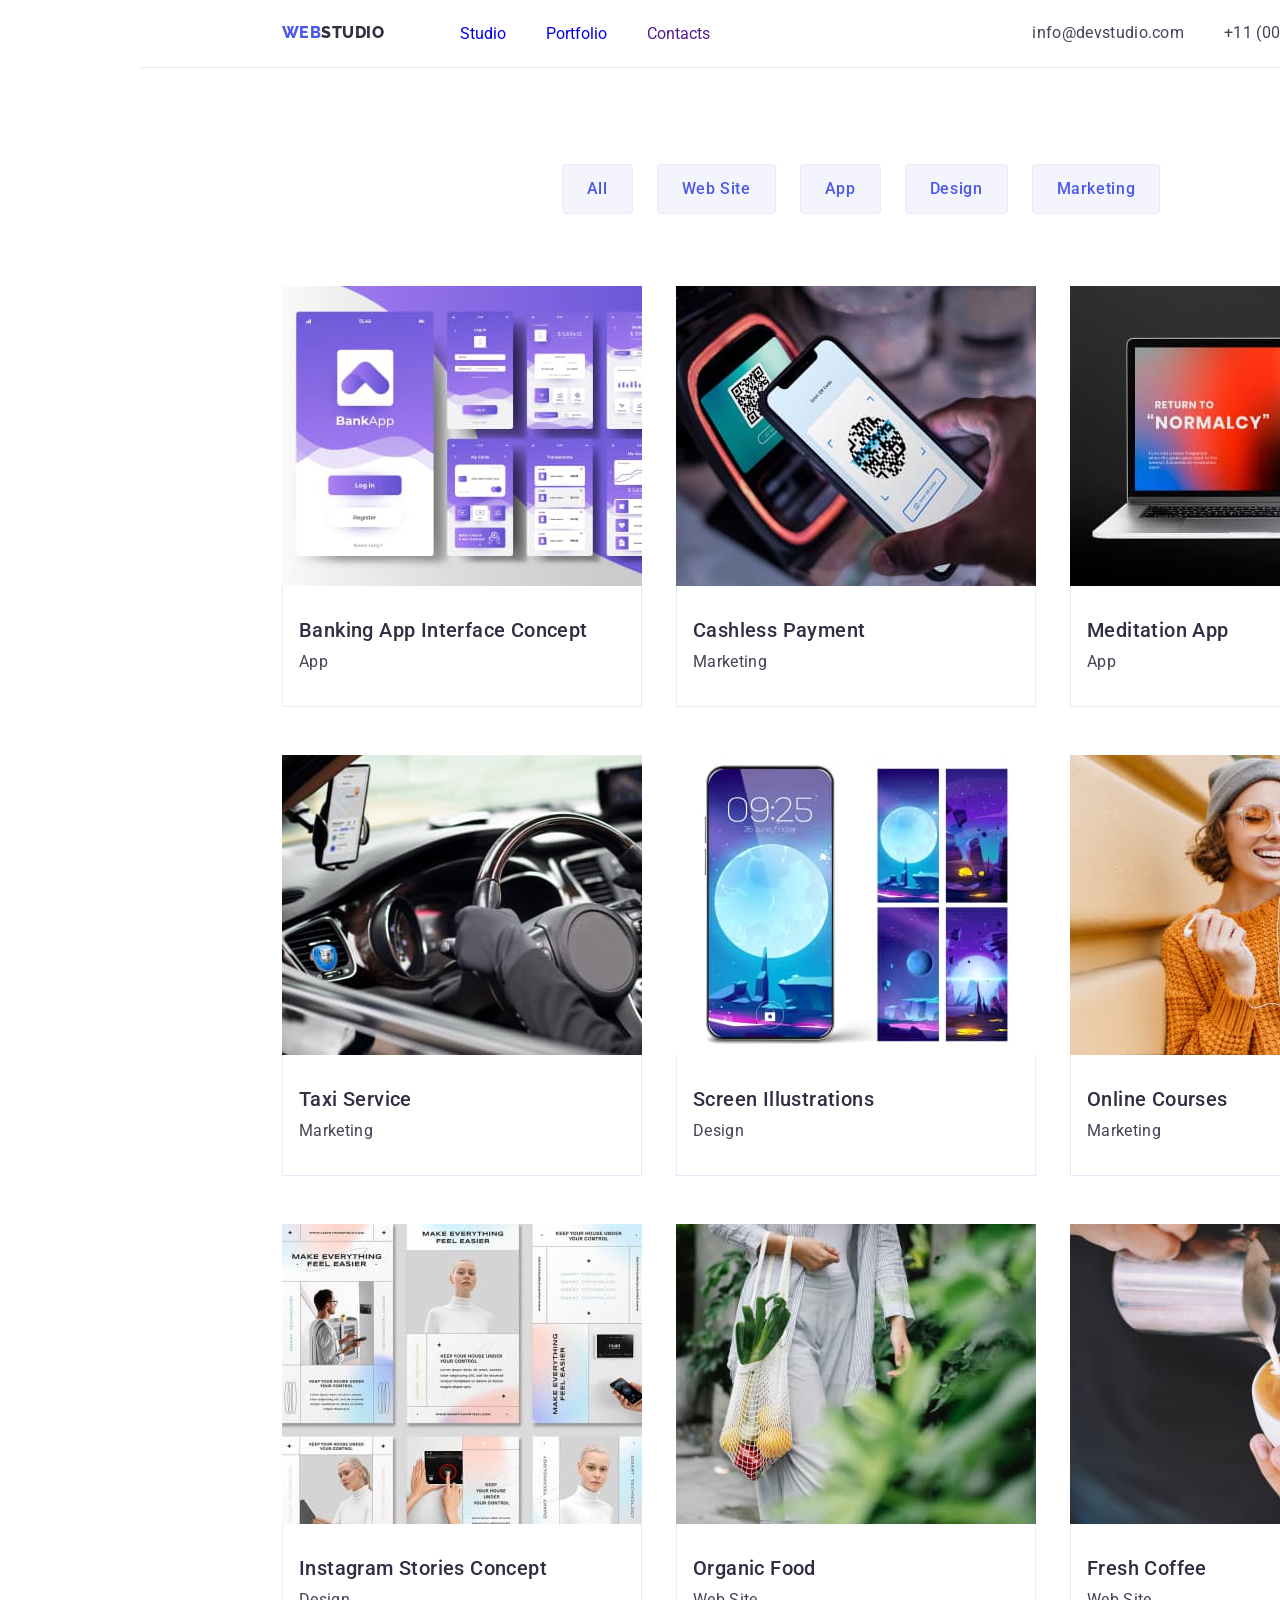
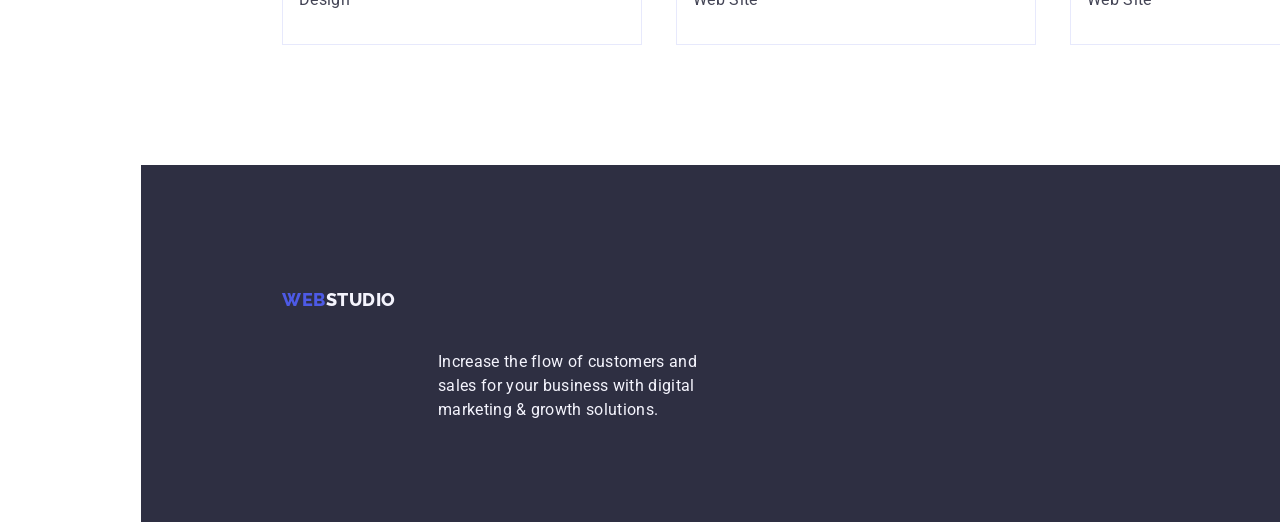
==== portfolio.html @ d1787929 "up" ====
<!DOCTYPE html>
<html lang="en">
  <head>
    <meta charset="UTF-8" />
    <meta name="description" content="WebStudio" />
    <link rel="preconnect" href="https://fonts.googleapis.com" />
    <link rel="preconnect" href="https://fonts.gstatic.com" crossorigin />
    <link
      href="https://fonts.googleapis.com/css2?family=Raleway&amp;family=Roboto&amp;display=swap"
      rel="stylesheet"
    />
    <link rel="stylesheet" href="./css/modern-normalize.min.css" />
    <link rel="stylesheet" href="./css/style.css" />
    <title>WebStudio</title>
  </head>
  <body>
    <div class="container">
      <!-- heder -->
      <header class="header">
        <div class="top-bar container">
          <nav class="navigation">
            <a href="./index.html" class="main-title link-nav link"
              >Web<span class="somain-title">Studio</span></a
            >
            <ul class="list menu-nav">
              <li><a href="./index.html" class="link-nav link">Studio</a></li>
              <li>
                <a href="./portfolio.html" class="link-nav link">Portfolio</a>
              </li>
              <li><a href="" class="link-nav link">Contacts</a></li>
            </ul>
          </nav>
          <address class="teg-addres">
            <ul class="list menu-adress">
              <li>
                <a href="mailto:info@devstudio.com" class="addres-list-item link"
                  >info@devstudio.com</a
                >
              </li>
              <li>
                <a href="tel:+110001111111" class="addres-list-item link">+11 (000) 111-11-11</a>
              </li>
            </ul>
          </address>
        </div>
      </header>

      <!-- Main content -->
      <main>
        <section class="port-first-sec">
          <div class="container">
            <h1 class="visually-hidden">Main</h1>
            <ul class="list list-menu-port">
              <li><button type="button" class="list-button">All</button></li>
              <li><button type="button" class="list-button">Web Site</button></li>
              <li><button type="button" class="list-button">App</button></li>
              <li><button type="button" class="list-button">Design</button></li>
              <li><button type="button" class="list-button">Marketing</button></li>
            </ul>
            <ul class="list list-port-images">
              <li class="item-port-images">
                <a href="" class="link">
                  <img
                    src="./images/img1.jpg"
                    alt="Banking App Interface Concept"
                    width="360"
                    height="300"
                  />
                  <div class="container-items-port">
                    <h2 class="images-title">Banking App Interface Concept</h2>
                    <p class="images-p">App</p>
                  </div>
                </a>
              </li>
              <li class="item-port-images">
                <a href="" class="link">
                  <img src="./images/img2.jpg" alt="Cashless Payment" width="360" height="300" />
                  <div class="container-items-port">
                    <h2 class="images-title">Cashless Payment</h2>
                    <p class="images-p">Marketing</p>
                  </div>
                </a>
              </li>
              <li class="item-port-images">
                <a href="" class="link">
                  <img src="./images/img3.jpg" alt="Meditation App" width="360" height="300" />
                  <div class="container-items-port">
                    <h2 class="images-title">Meditation App</h2>
                    <p class="images-p">App</p>
                  </div>
                </a>
              </li>

              <li class="item-port-images">
                <a href="" class="link">
                  <img src="./images/img4.jpg" alt="Taxi Service" width="360" height="300" />
                  <div class="container-items-port">
                    <h2 class="images-title">Taxi Service</h2>
                    <p class="images-p">Marketing</p>
                  </div>
                </a>
              </li>
              <li class="item-port-images">
                <a href="" class="link">
                  <img
                    src="./images/img5.jpg"
                    alt="Screen Illustrations"
                    width="360"
                    height="300"
                  />
                  <div class="container-items-port">
                    <h2 class="images-title">Screen Illustrations</h2>
                    <p class="images-p">Design</p>
                  </div>
                </a>
              </li>
              <li class="item-port-images">
                <a href="" class="link">
                  <img src="./images/img6.jpg" alt="Online Courses" width="360" height="300" />
                  <div class="container-items-port">
                    <h2 class="images-title">Online Courses</h2>
                    <p class="images-p">Marketing</p>
                  </div>
                </a>
              </li>

              <li class="item-port-images">
                <a href="" class="link">
                  <img
                    src="./images/img7.jpg"
                    alt="Instagram Stories Concept"
                    width="360"
                    height="300"
                  />
                  <div class="container-items-port">
                    <h2 class="images-title">Instagram Stories Concept</h2>
                    <p class="images-p">Design</p>
                  </div>
                </a>
              </li>
              <li class="item-port-images">
                <a href="" class="link">
                  <img src="./images/img8.jpg" alt="Organic Food" width="360" height="300" />
                  <div class="container-items-port">
                    <h2 class="images-title">Organic Food</h2>
                    <p class="images-p">Web Site</p>
                  </div>
                </a>
              </li>
              <li class="item-port-images">
                <a href="" class="link">
                  <img src="./images/img9.jpg" alt="Fresh Coffee" width="360" height="300" />
                  <div class="container-items-port">
                    <h2 class="images-title">Fresh Coffee</h2>
                    <p class="images-p">Web Site</p>
                  </div>
                </a>
              </li>
            </ul>
          </div>
        </section>
      </main>
      <!-- Pidval -->
      <footer class="footer">
        <div class="container">
          <a href="./index.html" class="main-title foot-logo link"
            >Web<span class="somain-title-footer">Studio</span></a
          >
          <p class="p-footer">
            Increase the flow of customers and sales for your business with digital marketing &
            growth solutions.
          </p>
        </div>
      </footer>
    </div>
  </body>
</html>
---- css/style.css ----
h1,
h2,
h3,
h4,
h5,
h6,
p,
ul {
  all: unset;
}
body {
  font-family: "Roboto", sans-serif;
  color: #434455;
  background-color: #ffffff;
  width: 1440px;
}
main {
  width: 1440px;
}
img {
  display: block;
}
footer {
  width: 1440px;
}
:root {
  --logo-color: #4d5ae5;
  --addres-link-color: #434455;
  --list-title-color: #2e2f42;
  --title-color: #f4f4fd;
  --color-body: #434455;
  --logo-color: #4d5ae5;
  --list-title-color: #2e2f42;
  --image-title-color: #2e2f42;
  --p-color: #f4f4fd;
}
/* ХЕДЕР */
.main-title {
  font-family: "Raleway", sans-serif;
  font-weight: 800;
  font-size: 18px;
  line-height: 21px;
  line-height: 1.17;
  letter-spacing: 0.03em;
  text-transform: uppercase;
  color: var(--logo-color);
  margin-right: 76px;
  /* margin-left: 156px; */
  padding: 24px 0;
}
.header {
  width: 1440px;
  border-bottom: 1px solid #e7e9fc;
}
.top-bar {
  display: flex;

  /* padding: 24px 0; */
}
.container {
  width: 1158px;
  margin: 0 auto;
  padding: 0 15px;
}
.navigation {
  display: flex;
  align-items: center;
  white-space: nowrap;
  margin-right: 322px;
}
.menu-nav {
  display: flex;
  gap: 40px;
}
.teg-addres {
  display: flex;
  /* align-items: center; */
  align-items: center;
  justify-content: flex-end;
}
.menu-nav li {
  /* margin-right: 40px; */
}
.menu-nav:last-child {
  margin-right: 0;
}
.menu-nav a {
  padding: 24px 0;
}
.menu-adress {
  display: flex;
  align-items: center;
  /* gap: 40px; */
}
.menu-adress li {
  margin-right: 40px;
}
.menu-adress li:last-child {
  margin-right: 0;
}
.link-nav {
  font-size: 16px;
  padding: 24px 0;
}
.link {
  text-decoration: none;
}
.somain-title {
  color: var(--list-title-color);
}
.list {
  list-style: none;
}
.nav-list-item {
  font-weight: 500;
  font-size: 16px;
  line-height: 24px;
  letter-spacing: 0.02em;
  color: var(--list-title-color);
}
.nav-list-item:hover,
.nav-list-item:focus {
  color: #404bbf;
}
address {
  font-style: normal;
}
.addres-list-item {
  white-space: nowrap;
  font-weight: 400;
  font-size: 16px;
  line-height: 1.5;
  letter-spacing: 0.02em;
  color: var(--addres-link-color);
}
.addres-list-item:hover,
.addres-list-item:focus {
  color: #404bbf;
}
.menu-adress:last-child {
  /* min-width: 151px; */
  /* padding-right: 156px; */
}
/* ПЕРЩА СЕКЦІЯ */
.first-section {
  width: 1440px;
  height: 600px;
  padding: 188px 0 188px;
  background: #2e2f42;
}
.first-section-title {
  display: flex;
  flex-direction: column;
  justify-content: center;
  max-width: 496px;
  text-align: center;
  letter-spacing: 0.02em;
  font-style: normal;
  font-weight: 700;
  font-size: 56px;
  line-height: 1.07;
  color: #ffffff;
  margin: 0 auto;
  letter-spacing: 0.02em;
}
.first-section-title span {
  display: inline-block;
}
.span-title-sec-one {
  display: inline-flex;
}
/* .cont {
  display: inline-block;
  margin: 0 auto;
  text-align: center;
}

.cont h1,
h2,
img {
  white-space: nowrap;
}

.cont h1 span {
  display: block;
}

.cont h1 span:last-child {
  margin-bottom: 46px;
} */
/* .cont li {
  display: flex;
  flex-direction: column;
} */
.span-title-sec-one {
  display: block;
  margin-bottom: 48px;
}

.butt {
  font-family: "Roboto", sans-serif;
  font-style: normal;
  font-weight: 500;
  font-size: 16px;
  line-height: 1.5;
  letter-spacing: 0.04em;
  background-color: #4d5ae5;
  color: #ffffff;
  cursor: pointer;
  display: block;
  min-width: 169px;
  height: 56px;
  border: none;
  background-color: var(--logo-color);
  border-radius: 4px;
  cursor: pointer;
  margin: auto;
}
.button:hover,
.button:focus {
  background-color: #404bbf;
}
.list-title {
  font-weight: 500;
  font-size: 20px;
  line-height: 1.2;
  letter-spacing: 0.02em;
  color: var(--list-title-color);
  margin-bottom: 8px;
}
/* СЕКЦІЯ ДРУГА */
.item-sec-two {
  flex-basis: calc((100% - 72px) / 4);
}
.section-two {
  padding: 120px 0;
}
.list-sec-two {
  display: flex;
  gap: 24px;
}
.second-sec-p {
  font-weight: 400;
  font-size: 16px;
  line-height: 1.5;
  letter-spacing: 0.02em;
  color: var(--addres-link-color);
  min-width: 264px;
  margin-bottom: 8px;
}
.section-thee {
  padding: 120px 0;
}
.visually-hidden {
  position: absolute;
  width: 1px;
  height: 1px;
  margin: -1px;
  border: 0;
  padding: 0;
  white-space: nowrap;
  clip-path: inset(100%);
  clip: rect(0 0 0 0);
  overflow: hidden;
}
.list-title {
  display: flex;
  flex-direction: column;
  align-items: flex-start;
  font-weight: 500;
  padding: 0px;
  gap: 8px;
}
.list-title .header {
  font-weight: 500;
  font-size: 20px;
  line-height: 24px;
  letter-spacing: 0.02em;
  color: #2e2f42;
}

.list-title .body {
  font-weight: 400;
  font-size: 16px;
  line-height: 24px;
  letter-spacing: 0.02em;
  color: #434455;
}
/* СЕКЦІЯ ТРИ */
.title-sec-third {
  font-weight: 700;
  font-size: 36px;
  line-height: 1.11;
  text-align: center;
  letter-spacing: 0.02em;
  text-transform: capitalize;
  color: var(--list-title-color);
  margin-bottom: 72px;
  display: flex;
  flex-direction: column;
  list-style: none;
}
.images-sec-three {
  width: calc((100% - 48px) / 3);
}
.list-sec-three {
  display: flex;
  gap: 24px;
}
/* СЕКЦІЯ ЧОТИРИ */
.four-section {
  background-color: #f4f4fd;
  padding: 120px 0;

  /* display: inline-block; */
}
.title-sec-four {
  font-weight: 700;
  font-size: 36px;
  line-height: 1.11;
  text-align: center;
  letter-spacing: 0.02em;
  text-transform: capitalize;
  color: var(--list-title-color);
  margin-bottom: 72px;
  display: flex;
  flex-direction: column;
  list-style: none;
}
.list-sec-four {
  display: flex;
  gap: 24px;
  background-color: #f4f4fd;
}
.item-sec-four {
  width: calc((100% - 72px) / 4);
  border-radius: 0px 0px 4px 4px;
  display: flex;
  flex-direction: column;

  justify-content: center;
  background-color: #f4f4fd;
  align-items: center;
}
.name-and-profession {
  padding: 32px 16px;
  align-items: center;
  background: #ffffff;
  width: 264px;
  box-sizing: border-box;
}
/* .list-sec-fou {
  display: flex;
  flex-direction: column;
  align-items: flex-start;
  padding: 0px;
} */
.list-members {
  display: flex;
  align-items: center;
  text-align: center;
  flex-direction: row;
  font-weight: 500;
  font-size: 20px;
  line-height: 1.2;
  justify-content: center;
  letter-spacing: 0.02em;
  color: var(--list-title-color);
  margin-bottom: 8px;
}
.our-team-img {
  /* display: flex; */
}
.proffesion-member {
  display: flex;
  justify-content: center;
  font-weight: 400;
  font-size: 16px;
  line-height: 1.5;
  text-align: center;
  letter-spacing: 0.02em;
  color: var(--addres-link-color);
}
/* ФУТЕР */
.footer {
  background-color: var(--list-title-color);
  padding: 100px 0;
}
.foot-logo {
  display: inline-block;
  margin-bottom: 16px;
}
.somain-title-footer {
  color: #f4f4fd;
}

.p-footer {
  display: flex;
  max-width: 264px;
  font-weight: 400;
  font-size: 16px;
  line-height: 1.5;
  letter-spacing: 0.02em;
  color: var(--title-color);
  /* margin-bottom: 16px; */
  padding-left: 156px;
}
/* ПОРТФОЛІО */
.port-first-sec {
  padding: 96px 0 120px 0;
}
.list-menu-port {
  display: flex;
  justify-content: center;
  gap: 24px;
  margin-bottom: 72px;
}
.list-button {
  font-family: "Roboto", sans-serif;
  font-weight: 500;
  font-size: 16px;
  line-height: 1.5;
  letter-spacing: 0.04em;
  color: var(--logo-color);
  background-color: #f4f4fd;
  padding: 12px 24px;
  border: 1px solid #e7e9fc;
  border-radius: 4px;
}
.list-button:hover,
.list-button:focus {
  color: #ffffff;
  background-color: #404bbf;
  cursor: pointer;
  border: 1px solid transparent;
}
.list-port-images {
  display: flex;
  flex-wrap: wrap;
  column-gap: 24px;
  row-gap: 48px;
}
.item-port-images {
  width: calc((100% - 48px) / 3);
}
.container-items-port {
  display: inline-block;
  padding: 32px 16px;
  border: 1px solid #e7e9fc;
  border-top: none;
  width: 360px;
  box-sizing: border-box;
}

.images-title {
  font-weight: 500;
  font-size: 20px;
  line-height: 1.2;
  letter-spacing: 0.02em;
  color: var(--image-title-color);
  gap: 8px;
  margin-bottom: 8px;
}

.images-p {
  display: flex;
  font-weight: 400;
  font-size: 16px;
  line-height: 1.5;
  letter-spacing: 0.02em;
  color: var(--color-body);
  margin-top: 8px;
}
.cont-footer {
  display: flex;
  gap: 24px;
}
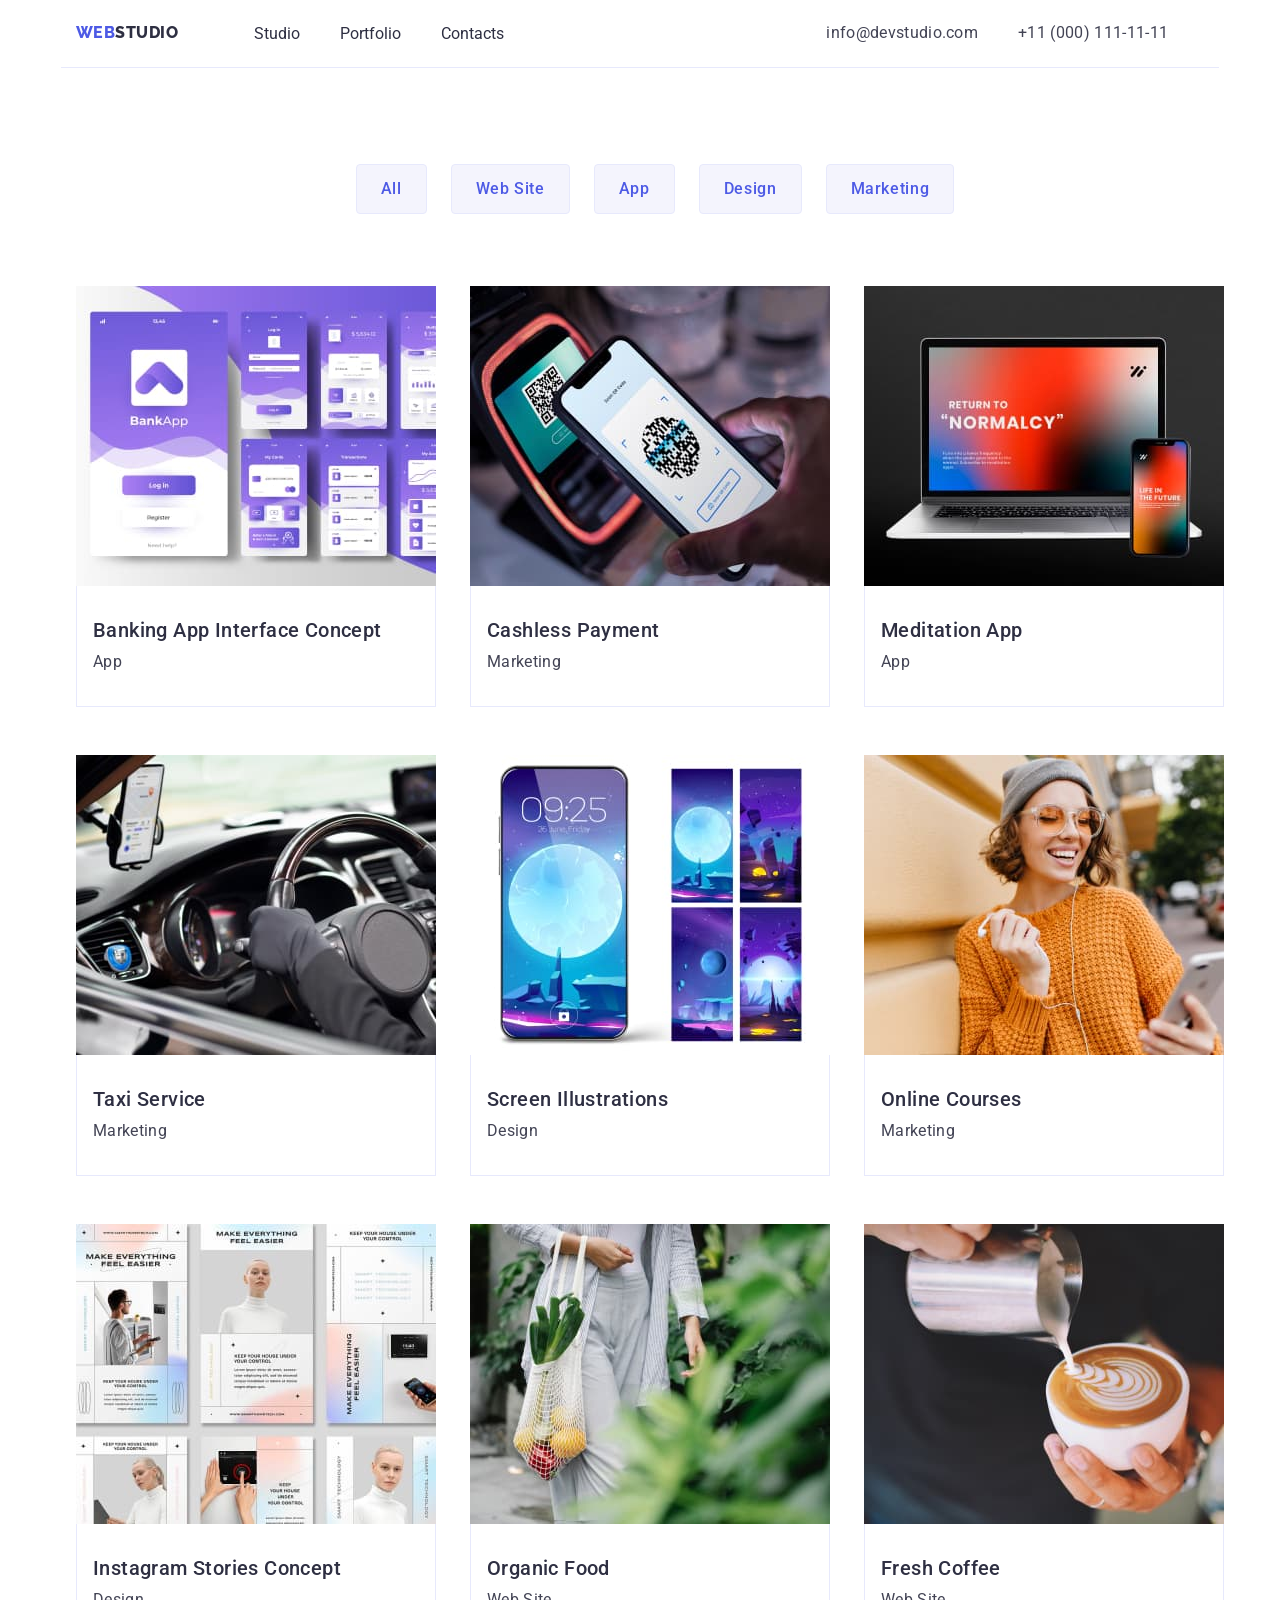
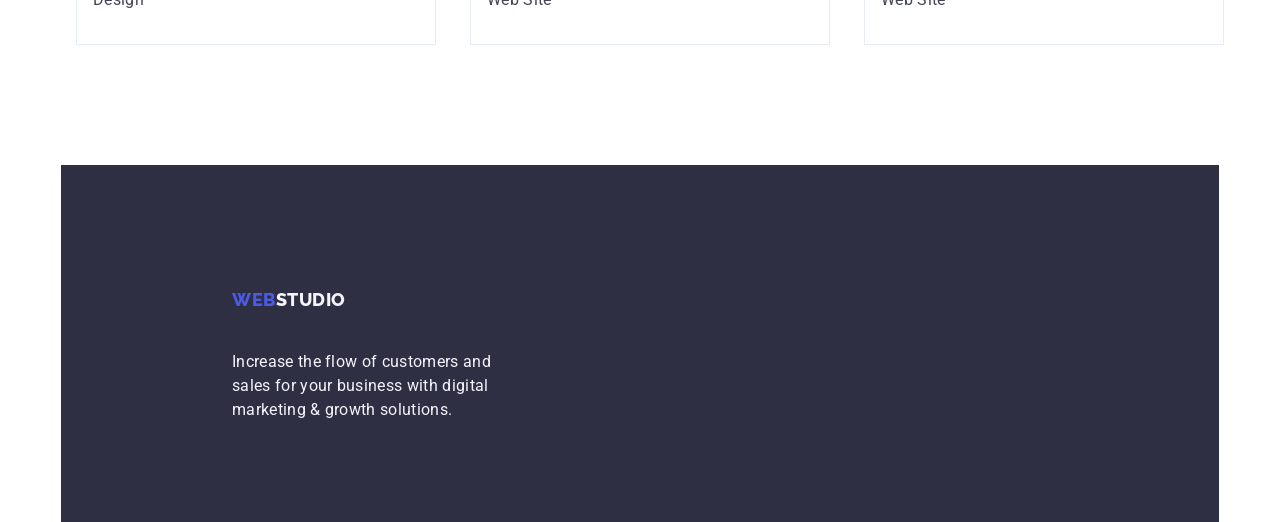
==== commit 626885d4: "Last" ====
--- a/portfolio.html
+++ b/portfolio.html
@@ -5,8 +5,10 @@
     <meta name="description" content="WebStudio" />
     <link rel="preconnect" href="https://fonts.googleapis.com" />
     <link rel="preconnect" href="https://fonts.gstatic.com" crossorigin />
+    <link rel="preconnect" href="https://fonts.googleapis.com" />
+    <link rel="preconnect" href="https://fonts.gstatic.com" crossorigin />
     <link
-      href="https://fonts.googleapis.com/css2?family=Raleway&amp;family=Roboto&amp;display=swap"
+      href="https://fonts.googleapis.com/css2?family=Raleway:wght@800&family=Roboto:wght@400;500;700&display=swap"
       rel="stylesheet"
     />
     <link rel="stylesheet" href="./css/modern-normalize.min.css" />
@@ -19,7 +21,7 @@
       <header class="header">
         <div class="top-bar container">
           <nav class="navigation">
-            <a href="./index.html" class="main-title link-nav link"
+            <a href="./index.html" class="main-title color-logo link-nav link"
               >Web<span class="somain-title">Studio</span></a
             >
             <ul class="list menu-nav">
@@ -163,7 +165,7 @@
       <!-- Pidval -->
       <footer class="footer">
         <div class="container">
-          <a href="./index.html" class="main-title foot-logo link"
+          <a href="./index.html" class="main-title color-logo foot-logo link"
             >Web<span class="somain-title-footer">Studio</span></a
           >
           <p class="p-footer">
--- a/css/style.css
+++ b/css/style.css
@@ -12,16 +12,16 @@
   font-family: "Roboto", sans-serif;
   color: #434455;
   background-color: #ffffff;
-  width: 1440px;
+  /* width: 1440px; */
 }
 main {
-  width: 1440px;
+  /* width: 1440px; */
 }
 img {
   display: block;
 }
 footer {
-  width: 1440px;
+  /* width: 1440px; */
 }
 :root {
   --logo-color: #4d5ae5;
@@ -49,7 +49,7 @@
   padding: 24px 0;
 }
 .header {
-  width: 1440px;
+  /* width: 1440px; */
   border-bottom: 1px solid #e7e9fc;
 }
 .top-bar {
@@ -61,6 +61,7 @@
   width: 1158px;
   margin: 0 auto;
   padding: 0 15px;
+  overflow: hidden;
 }
 .navigation {
   display: flex;
@@ -103,6 +104,7 @@
   padding: 24px 0;
 }
 .link {
+  color: #2e2f42;
   text-decoration: none;
 }
 .somain-title {
@@ -122,6 +124,10 @@
 .nav-list-item:focus {
   color: #404bbf;
 }
+.link-nav:hover,
+.link-nav:focus {
+  color: #404bbf;
+}
 address {
   font-style: normal;
 }
@@ -143,8 +149,7 @@
 }
 /* ПЕРЩА СЕКЦІЯ */
 .first-section {
-  width: 1440px;
-  height: 600px;
+  /* width: 1440px; */
   padding: 188px 0 188px;
   background: #2e2f42;
 }
@@ -169,29 +174,7 @@
 .span-title-sec-one {
   display: inline-flex;
 }
-/* .cont {
-  display: inline-block;
-  margin: 0 auto;
-  text-align: center;
-}
-
-.cont h1,
-h2,
-img {
-  white-space: nowrap;
-}
-
-.cont h1 span {
-  display: block;
-}
-
-.cont h1 span:last-child {
-  margin-bottom: 46px;
-} */
-/* .cont li {
-  display: flex;
-  flex-direction: column;
-} */
+
 .span-title-sec-one {
   display: block;
   margin-bottom: 48px;
@@ -330,10 +313,13 @@
 .list-sec-four {
   display: flex;
   gap: 24px;
-  background-color: #f4f4fd;
-}
+
+  max-width: 1158px;
+}
+
 .item-sec-four {
   width: calc((100% - 72px) / 4);
+  max-width: 264px;
   border-radius: 0px 0px 4px 4px;
   display: flex;
   flex-direction: column;
@@ -369,7 +355,7 @@
   margin-bottom: 8px;
 }
 .our-team-img {
-  /* display: flex; */
+  max-width: 264px;
 }
 .proffesion-member {
   display: flex;
@@ -389,6 +375,7 @@
 .foot-logo {
   display: inline-block;
   margin-bottom: 16px;
+  padding-left: 156px;
 }
 .somain-title-footer {
   color: #f4f4fd;
@@ -475,3 +462,6 @@
   display: flex;
   gap: 24px;
 }
+.color-logo {
+  color: #4d5ae5;
+}
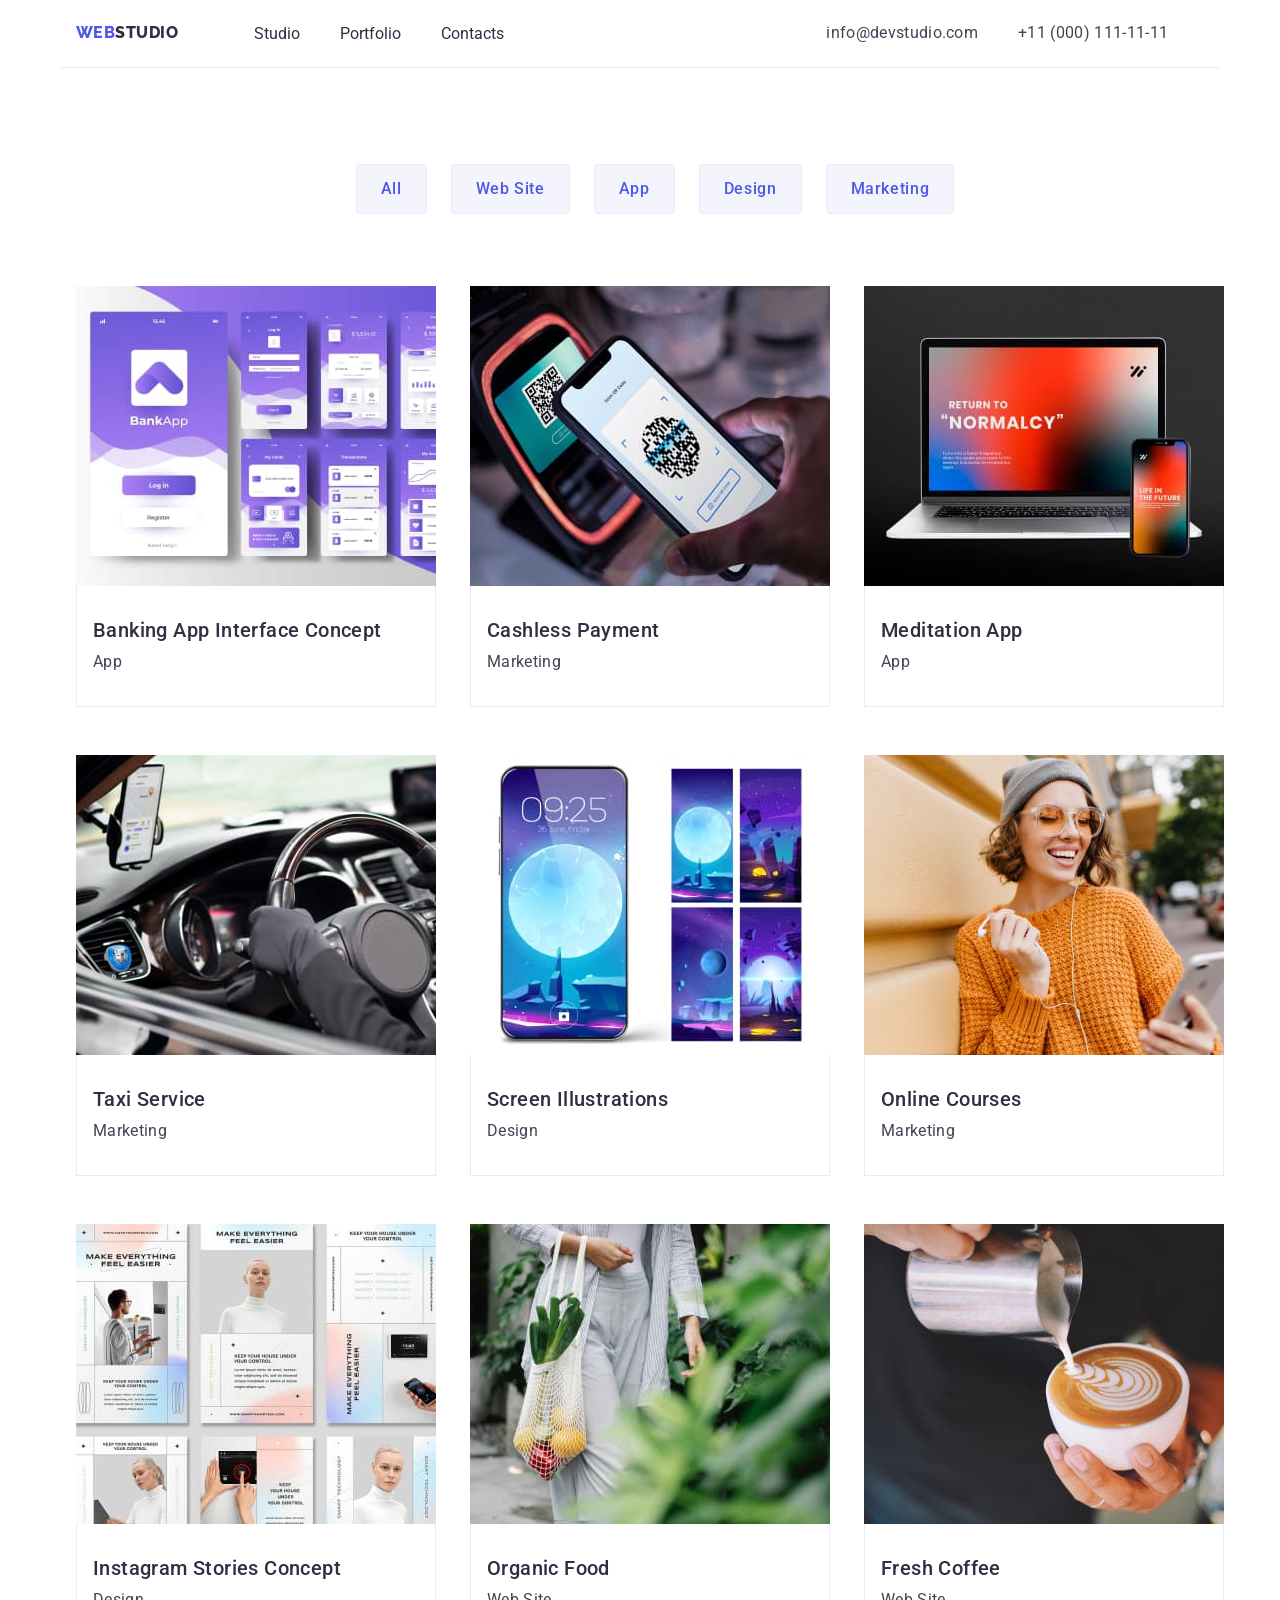
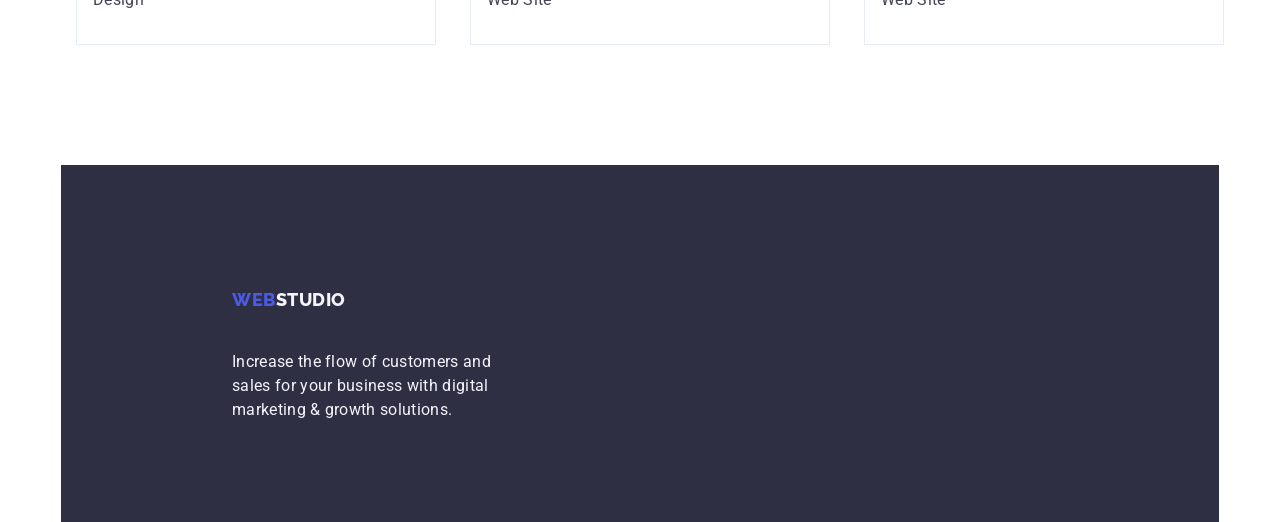
==== commit 53da26a6: "up" ====
--- a/portfolio.html
+++ b/portfolio.html
@@ -19,7 +19,8 @@
     <div class="container">
       <!-- heder -->
       <header class="header">
-        <div class="top-bar container">
+        <div class=" container">
+          <div class="top-bar ">
           <nav class="navigation">
             <a href="./index.html" class="main-title color-logo link-nav link"
               >Web<span class="somain-title">Studio</span></a
@@ -44,6 +45,7 @@
               </li>
             </ul>
           </address>
+          <div>
         </div>
       </header>
 
--- a/css/style.css
+++ b/css/style.css
@@ -50,18 +50,16 @@
 }
 .header {
   /* width: 1440px; */
+  display: flex;
   border-bottom: 1px solid #e7e9fc;
 }
 .top-bar {
   display: flex;
-
-  /* padding: 24px 0; */
 }
 .container {
   width: 1158px;
   margin: 0 auto;
   padding: 0 15px;
-  overflow: hidden;
 }
 .navigation {
   display: flex;
@@ -313,20 +311,19 @@
 .list-sec-four {
   display: flex;
   gap: 24px;
-
-  max-width: 1158px;
 }
 
 .item-sec-four {
-  width: calc((100% - 72px) / 4);
-  max-width: 264px;
+  flex-basis: calc((100% - 3 * 24px) / 4);
   border-radius: 0px 0px 4px 4px;
   display: flex;
   flex-direction: column;
-
   justify-content: center;
   background-color: #f4f4fd;
   align-items: center;
+}
+.item-max {
+  max-width: 264px;
 }
 .name-and-profession {
   padding: 32px 16px;
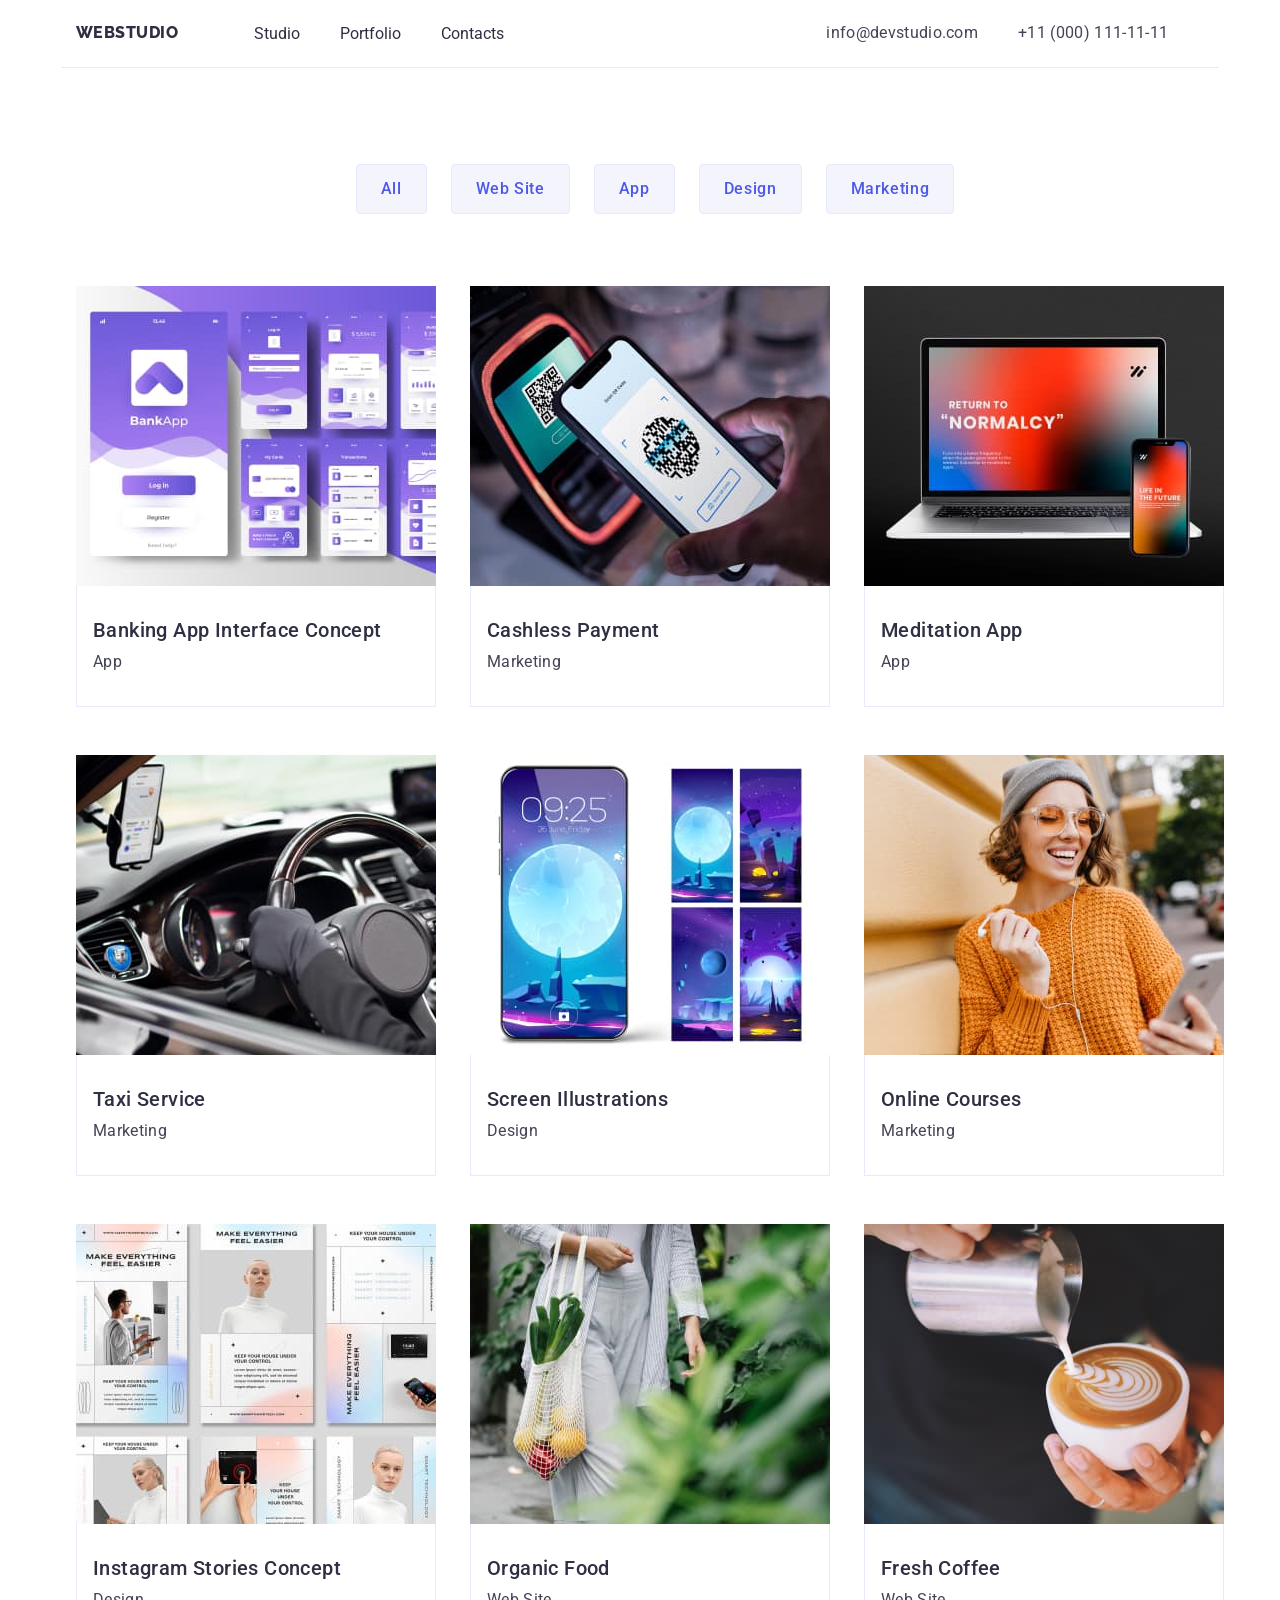
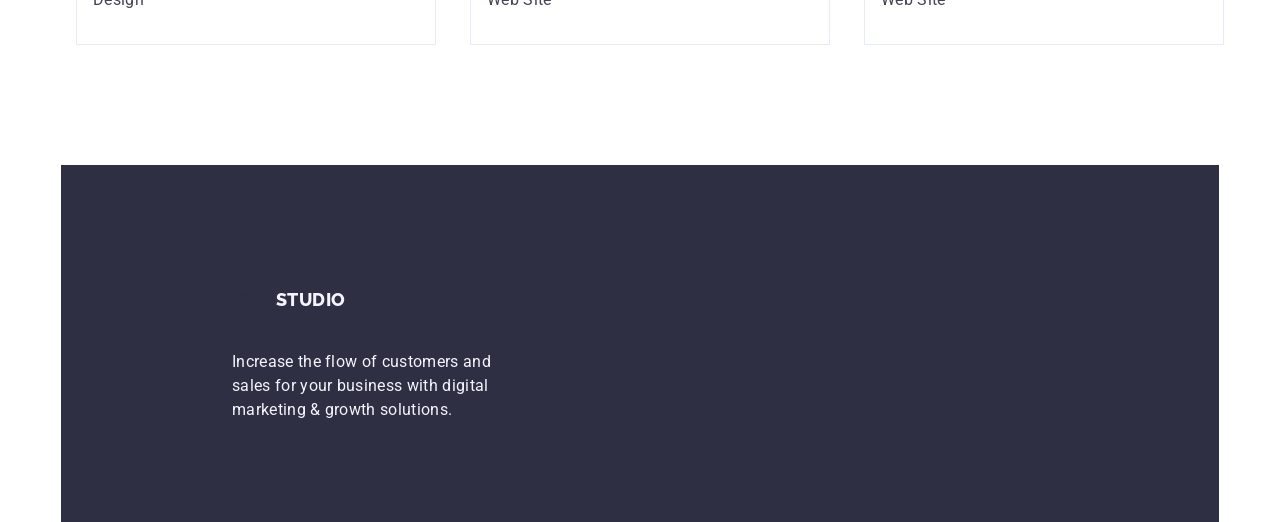
==== commit f247738a: "up" ====
--- a/portfolio.html
+++ b/portfolio.html
@@ -19,10 +19,9 @@
     <div class="container">
       <!-- heder -->
       <header class="header">
-        <div class=" container">
-          <div class="top-bar ">
+        <div class="top-bar container">
           <nav class="navigation">
-            <a href="./index.html" class="main-title color-logo link-nav link"
+            <a href="./index.html" class="main-title co link-nav link"
               >Web<span class="somain-title">Studio</span></a
             >
             <ul class="list menu-nav">
@@ -45,7 +44,6 @@
               </li>
             </ul>
           </address>
-          <div>
         </div>
       </header>
 
@@ -167,7 +165,7 @@
       <!-- Pidval -->
       <footer class="footer">
         <div class="container">
-          <a href="./index.html" class="main-title color-logo foot-logo link"
+          <a href="./index.html" class="main-title foot-logo link"
             >Web<span class="somain-title-footer">Studio</span></a
           >
           <p class="p-footer">
--- a/css/style.css
+++ b/css/style.css
@@ -50,7 +50,7 @@
 }
 .header {
   /* width: 1440px; */
-  display: flex;
+
   border-bottom: 1px solid #e7e9fc;
 }
 .top-bar {
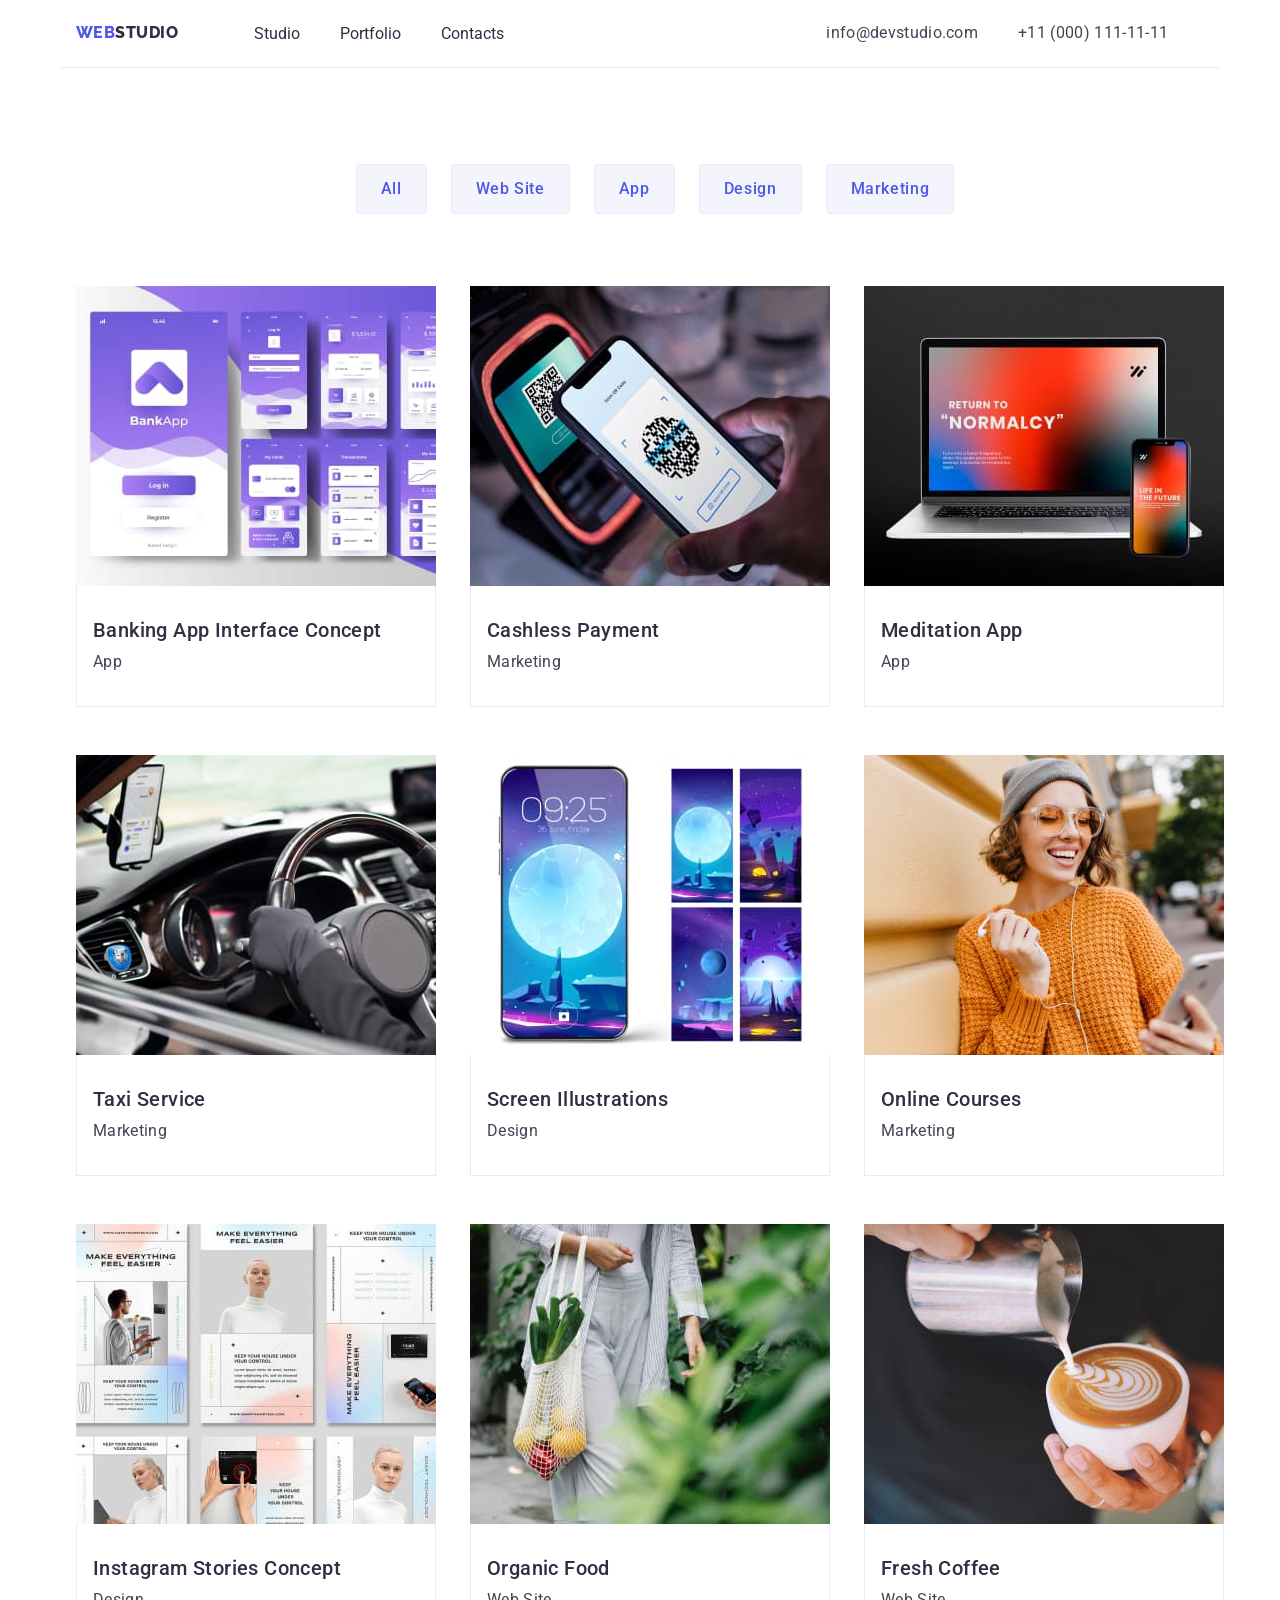
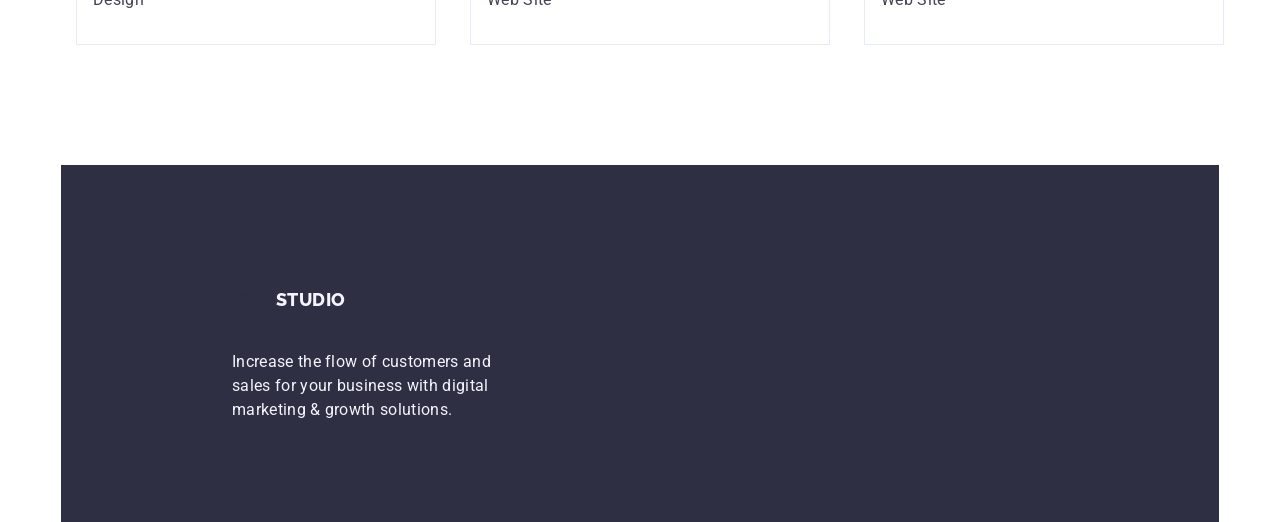
==== commit e60645af: "кк" ====
--- a/portfolio.html
+++ b/portfolio.html
@@ -19,9 +19,9 @@
     <div class="container">
       <!-- heder -->
       <header class="header">
-        <div class="top-bar container">
+        <div class="container top-bar">
           <nav class="navigation">
-            <a href="./index.html" class="main-title co link-nav link"
+            <a href="./index.html" class="main-title color-logo link-nav link"
               >Web<span class="somain-title">Studio</span></a
             >
             <ul class="list menu-nav">
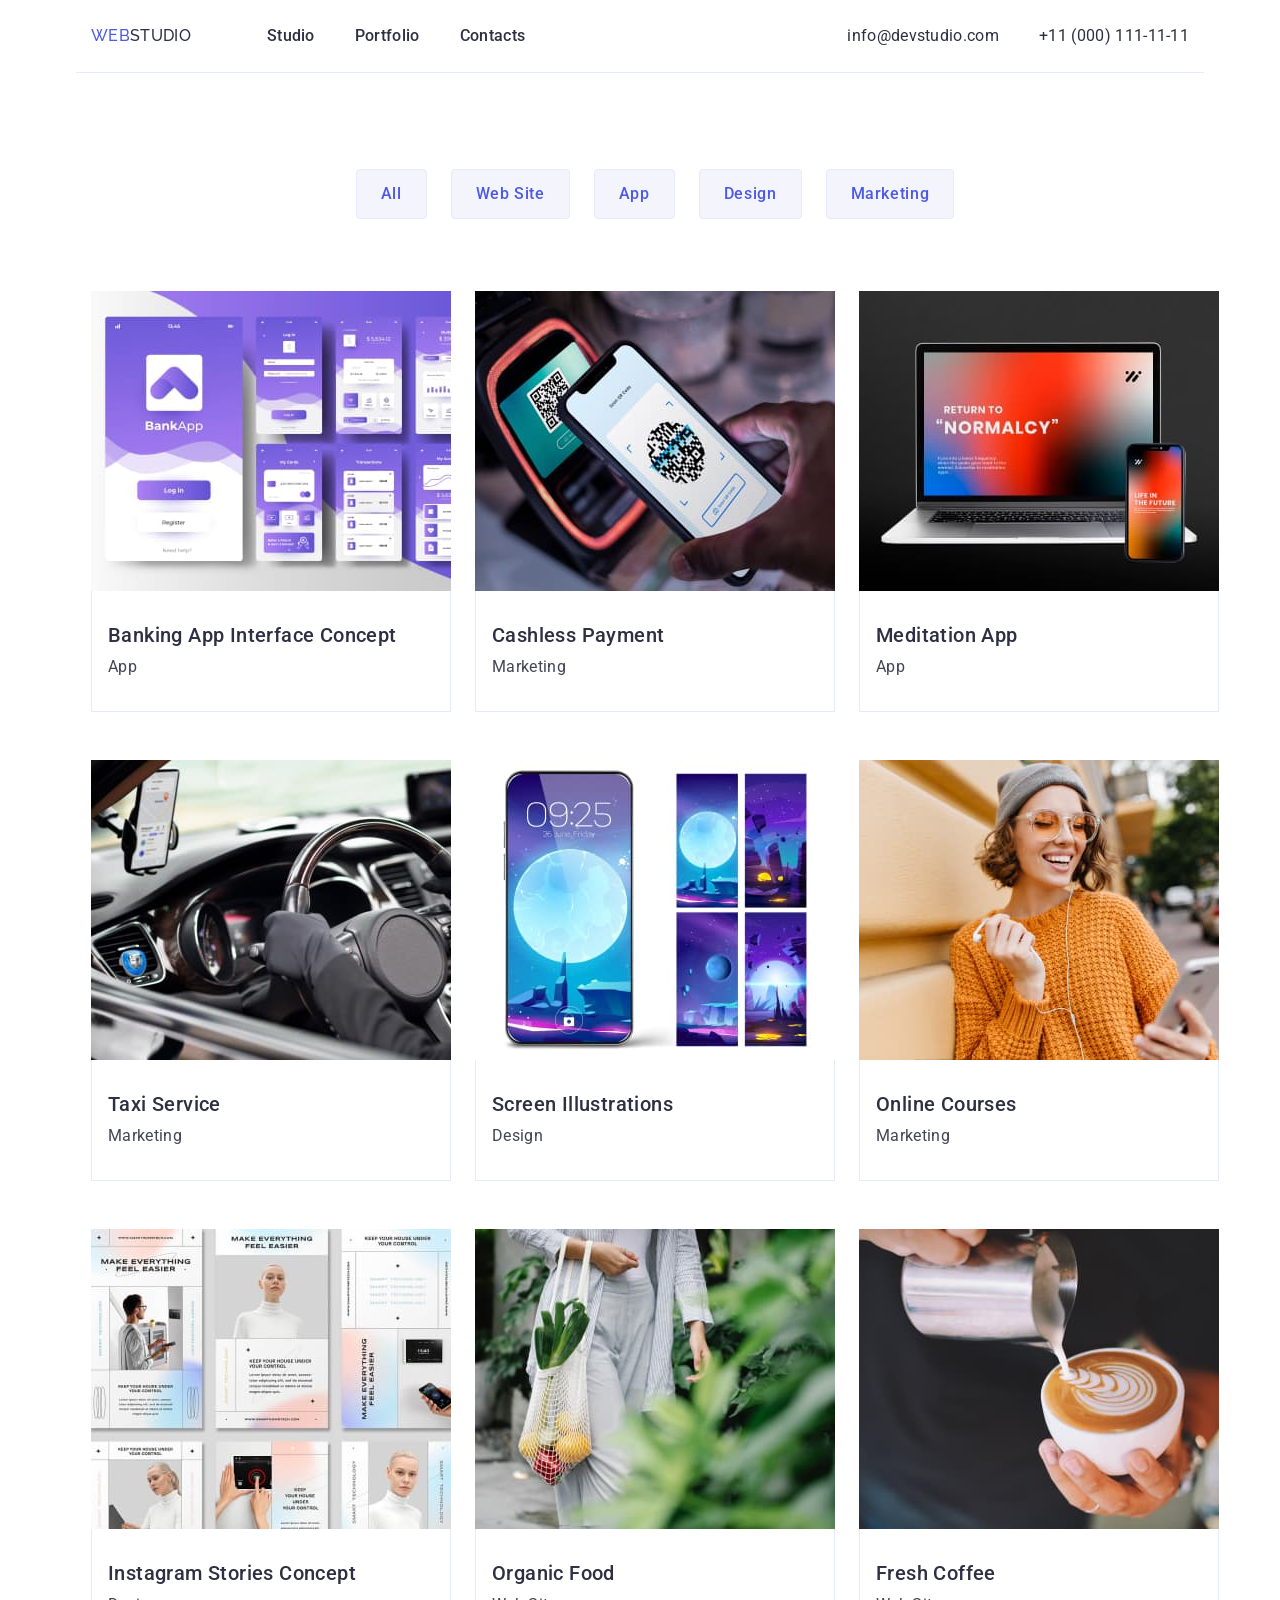
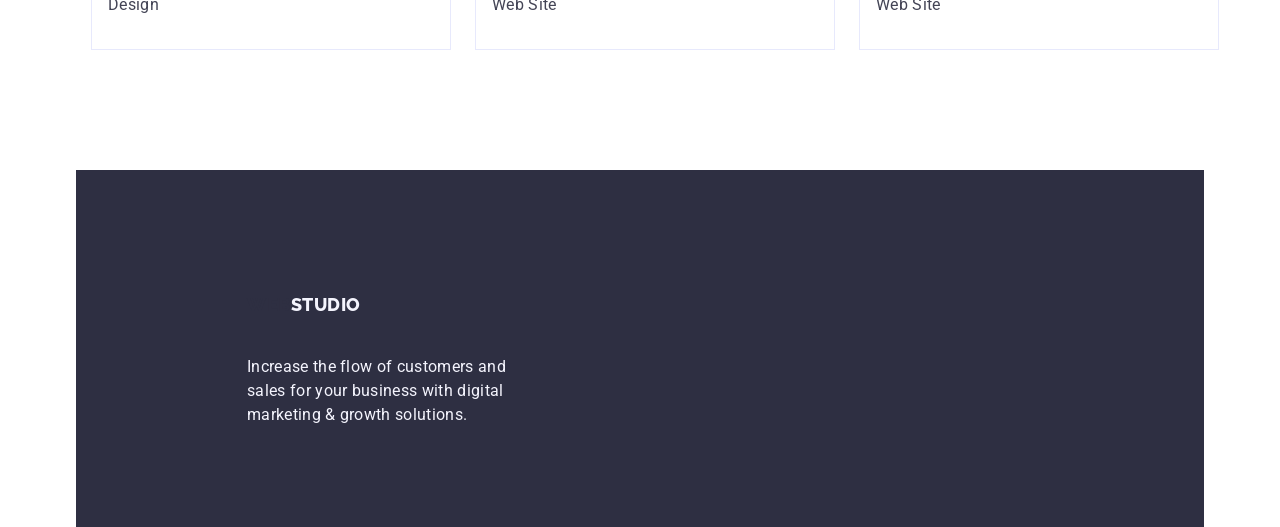
==== commit ebbaa922: "up" ====
--- a/portfolio.html
+++ b/portfolio.html
@@ -11,7 +11,13 @@
       href="https://fonts.googleapis.com/css2?family=Raleway:wght@800&family=Roboto:wght@400;500;700&display=swap"
       rel="stylesheet"
     />
-    <link rel="stylesheet" href="./css/modern-normalize.min.css" />
+    <link
+      rel="stylesheet"
+      href="https://cdnjs.cloudflare.com/ajax/libs/modern-normalize/2.0.0/modern-normalize.min.css"
+      integrity="sha512-4xo8blKMVCiXpTaLzQSLSw3KFOVPWhm/TRtuPVc4WG6kUgjH6J03IBuG7JZPkcWMxJ5huwaBpOpnwYElP/m6wg=="
+      crossorigin="anonymous"
+      referrerpolicy="no-referrer"
+    />
     <link rel="stylesheet" href="./css/style.css" />
     <title>WebStudio</title>
   </head>
--- a/css/style.css
+++ b/css/style.css
@@ -12,17 +12,12 @@
   font-family: "Roboto", sans-serif;
   color: #434455;
   background-color: #ffffff;
-  /* width: 1440px; */
-}
-main {
-  /* width: 1440px; */
-}
+}
+
 img {
   display: block;
 }
-footer {
-  /* width: 1440px; */
-}
+
 :root {
   --logo-color: #4d5ae5;
   --addres-link-color: #434455;
@@ -45,22 +40,28 @@
   text-transform: uppercase;
   color: var(--logo-color);
   margin-right: 76px;
-  /* margin-left: 156px; */
+  display: block;
   padding: 24px 0;
 }
 .header {
-  /* width: 1440px; */
-
   border-bottom: 1px solid #e7e9fc;
 }
-.top-bar {
-  display: flex;
+
+header div {
+  display: flex;
+  margin: 0 auto;
 }
 .container {
   width: 1158px;
+  padding-left: 15px;
+  padding-right: 15px;
   margin: 0 auto;
-  padding: 0 15px;
-}
+}
+
+.container.header {
+  display: flex;
+}
+
 .navigation {
   display: flex;
   align-items: center;
@@ -77,9 +78,7 @@
   align-items: center;
   justify-content: flex-end;
 }
-.menu-nav li {
-  /* margin-right: 40px; */
-}
+
 .menu-nav:last-child {
   margin-right: 0;
 }
@@ -98,7 +97,11 @@
   margin-right: 0;
 }
 .link-nav {
-  font-size: 16px;
+  font-style: normal;
+  font-weight: 500;
+  font-size: 16px;
+  line-height: 24px;
+  letter-spacing: 0.02em;
   padding: 24px 0;
 }
 .link {
@@ -130,24 +133,21 @@
   font-style: normal;
 }
 .addres-list-item {
-  white-space: nowrap;
-  font-weight: 400;
-  font-size: 16px;
-  line-height: 1.5;
-  letter-spacing: 0.02em;
-  color: var(--addres-link-color);
+  /* white-space: nowrap; */
+  font-style: normal;
+  font-weight: 400;
+  font-size: 16px;
+  line-height: 24px;
+
+  letter-spacing: 0.02em;
 }
 .addres-list-item:hover,
 .addres-list-item:focus {
   color: #404bbf;
 }
-.menu-adress:last-child {
-  /* min-width: 151px; */
-  /* padding-right: 156px; */
-}
+
 /* ПЕРЩА СЕКЦІЯ */
 .first-section {
-  /* width: 1440px; */
   padding: 188px 0 188px;
   background: #2e2f42;
 }
@@ -165,17 +165,6 @@
   color: #ffffff;
   margin: 0 auto;
   letter-spacing: 0.02em;
-}
-.first-section-title span {
-  display: inline-block;
-}
-.span-title-sec-one {
-  display: inline-flex;
-}
-
-.span-title-sec-one {
-  display: block;
-  margin-bottom: 48px;
 }
 
 .butt {
@@ -202,6 +191,7 @@
   background-color: #404bbf;
 }
 .list-title {
+  font-style: normal;
   font-weight: 500;
   font-size: 20px;
   line-height: 1.2;
@@ -218,6 +208,7 @@
 }
 .list-sec-two {
   display: flex;
+
   gap: 24px;
 }
 .second-sec-p {
@@ -228,6 +219,7 @@
   color: var(--addres-link-color);
   min-width: 264px;
   margin-bottom: 8px;
+  font-style: normal;
 }
 .section-thee {
   padding: 120px 0;
@@ -245,28 +237,26 @@
   overflow: hidden;
 }
 .list-title {
-  display: flex;
-  flex-direction: column;
-  align-items: flex-start;
+  display: block;
   font-weight: 500;
   padding: 0px;
   gap: 8px;
 }
-.list-title .header {
+/* .list-title .header {
   font-weight: 500;
   font-size: 20px;
   line-height: 24px;
   letter-spacing: 0.02em;
   color: #2e2f42;
-}
-
-.list-title .body {
+} */
+
+/* .list-title .body {
   font-weight: 400;
   font-size: 16px;
   line-height: 24px;
   letter-spacing: 0.02em;
   color: #434455;
-}
+} */
 /* СЕКЦІЯ ТРИ */
 .title-sec-third {
   font-weight: 700;
@@ -277,8 +267,8 @@
   text-transform: capitalize;
   color: var(--list-title-color);
   margin-bottom: 72px;
-  display: flex;
-  flex-direction: column;
+
+  display: block;
   list-style: none;
 }
 .images-sec-three {
@@ -292,8 +282,6 @@
 .four-section {
   background-color: #f4f4fd;
   padding: 120px 0;
-
-  /* display: inline-block; */
 }
 .title-sec-four {
   font-weight: 700;
@@ -304,8 +292,7 @@
   text-transform: capitalize;
   color: var(--list-title-color);
   margin-bottom: 72px;
-  display: flex;
-  flex-direction: column;
+  display: block;
   list-style: none;
 }
 .list-sec-four {
@@ -316,8 +303,9 @@
 .item-sec-four {
   flex-basis: calc((100% - 3 * 24px) / 4);
   border-radius: 0px 0px 4px 4px;
-  display: flex;
-  flex-direction: column;
+  /* display: flex;
+  flex-direction: column; */
+  display: block;
   justify-content: center;
   background-color: #f4f4fd;
   align-items: center;
@@ -329,20 +317,13 @@
   padding: 32px 16px;
   align-items: center;
   background: #ffffff;
-  width: 264px;
-  box-sizing: border-box;
-}
-/* .list-sec-fou {
-  display: flex;
-  flex-direction: column;
-  align-items: flex-start;
-  padding: 0px;
-} */
+}
+
 .list-members {
-  display: flex;
+  display: block;
   align-items: center;
   text-align: center;
-  flex-direction: row;
+
   font-weight: 500;
   font-size: 20px;
   line-height: 1.2;
@@ -355,8 +336,7 @@
   max-width: 264px;
 }
 .proffesion-member {
-  display: flex;
-  justify-content: center;
+  display: block;
   font-weight: 400;
   font-size: 16px;
   line-height: 1.5;
@@ -367,7 +347,8 @@
 /* ФУТЕР */
 .footer {
   background-color: var(--list-title-color);
-  padding: 100px 0;
+  padding-top: 100px;
+  padding-bottom: 100px;
 }
 .foot-logo {
   display: inline-block;
@@ -379,14 +360,14 @@
 }
 
 .p-footer {
-  display: flex;
+  display: block;
   max-width: 264px;
   font-weight: 400;
   font-size: 16px;
   line-height: 1.5;
   letter-spacing: 0.02em;
   color: var(--title-color);
-  /* margin-bottom: 16px; */
+
   padding-left: 156px;
 }
 /* ПОРТФОЛІО */
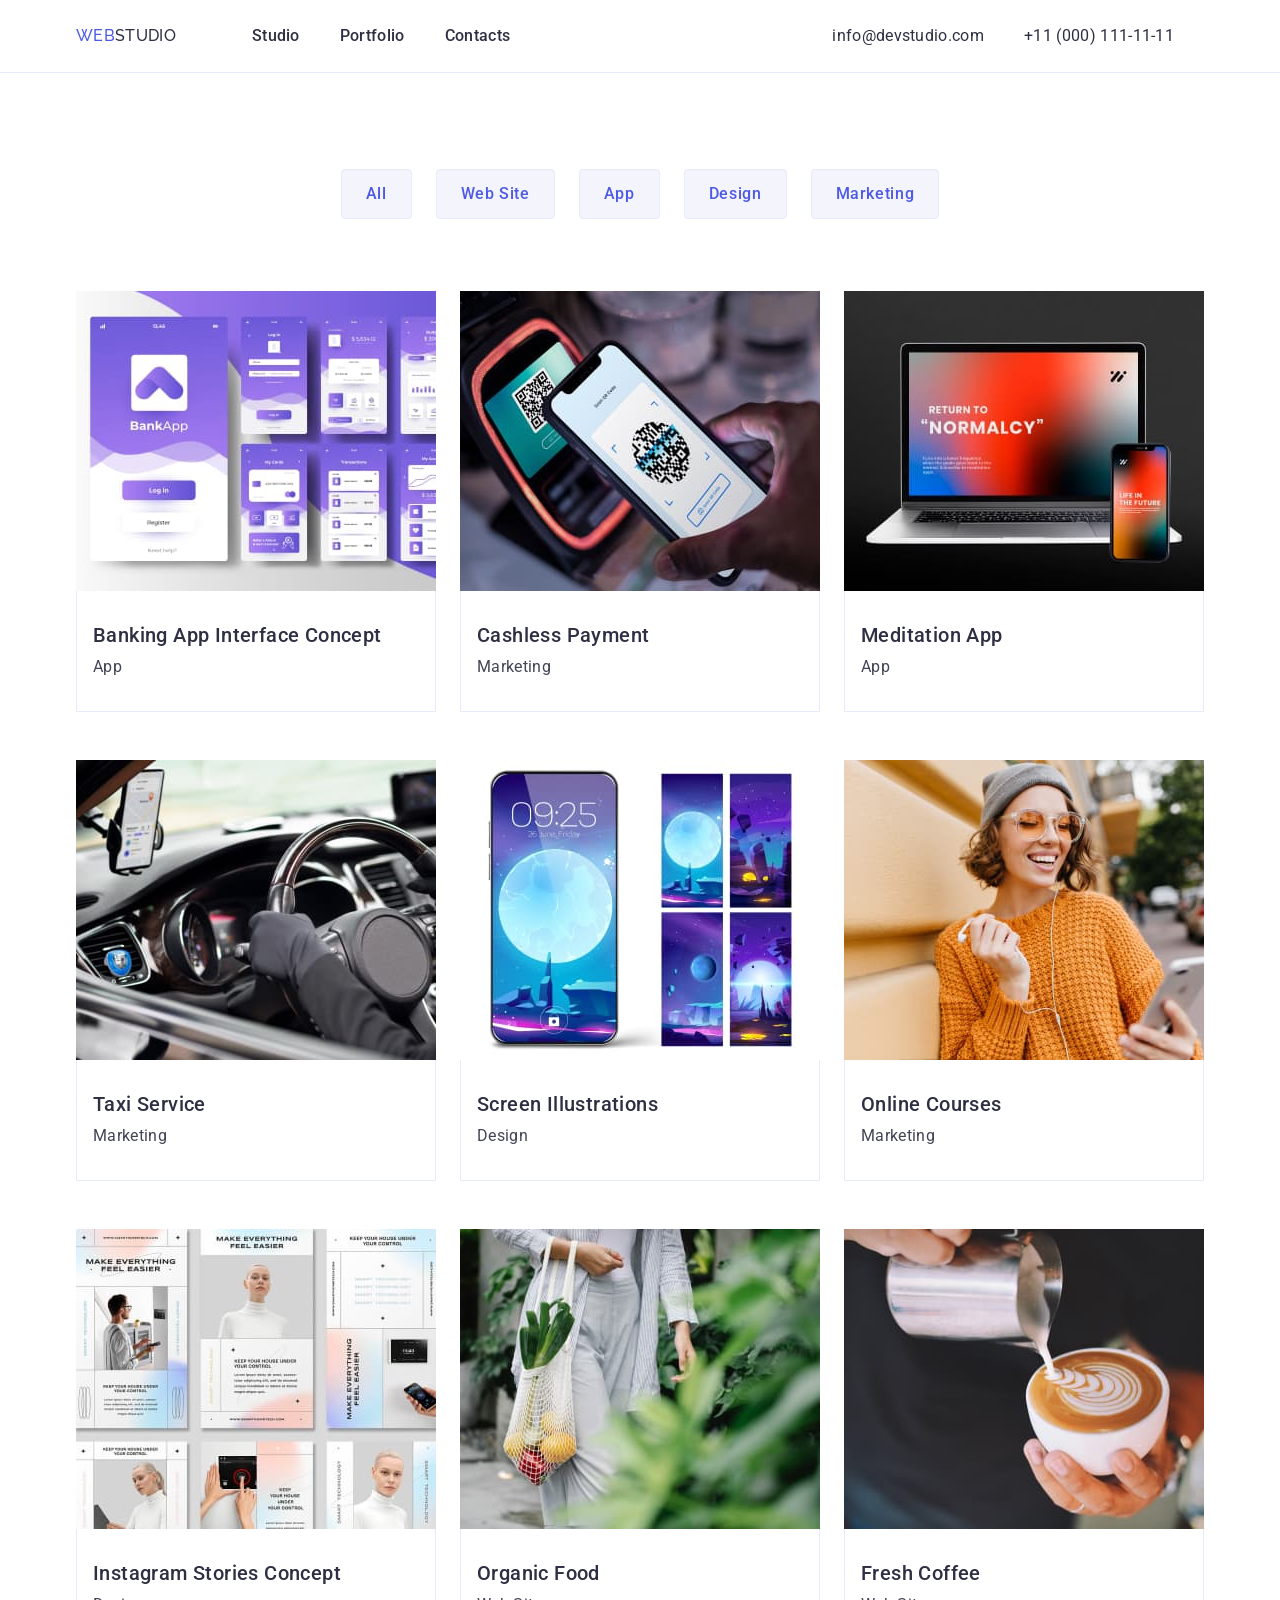
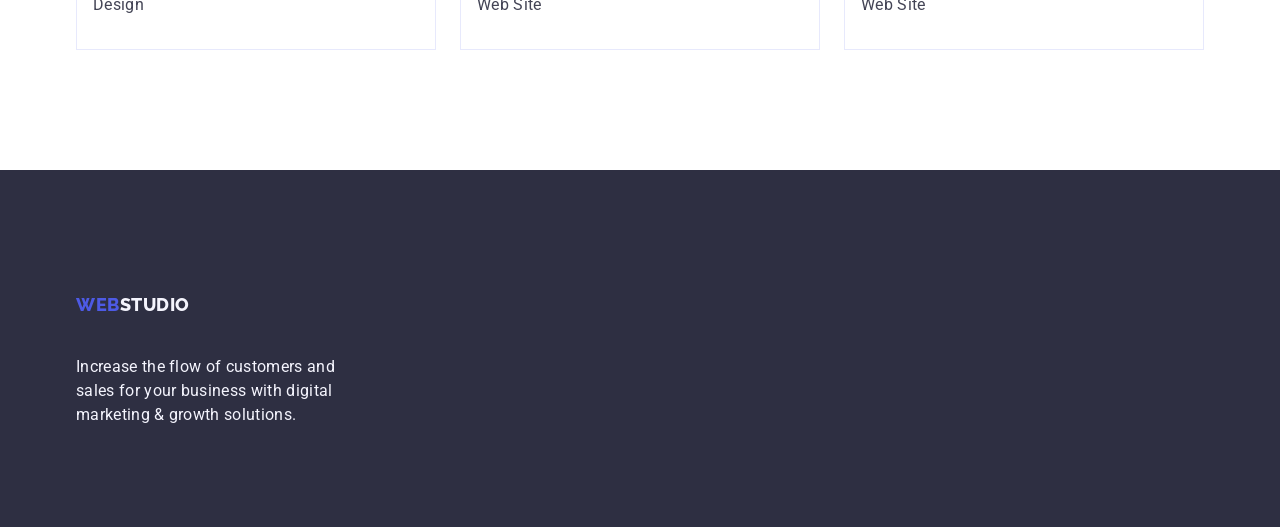
==== commit fb367a2f: "last" ====
--- a/portfolio.html
+++ b/portfolio.html
@@ -22,164 +22,157 @@
     <title>WebStudio</title>
   </head>
   <body>
-    <div class="container">
-      <!-- heder -->
-      <header class="header">
-        <div class="container top-bar">
-          <nav class="navigation">
-            <a href="./index.html" class="main-title color-logo link-nav link"
-              >Web<span class="somain-title">Studio</span></a
-            >
-            <ul class="list menu-nav">
-              <li><a href="./index.html" class="link-nav link">Studio</a></li>
-              <li>
-                <a href="./portfolio.html" class="link-nav link">Portfolio</a>
-              </li>
-              <li><a href="" class="link-nav link">Contacts</a></li>
-            </ul>
-          </nav>
-          <address class="teg-addres">
-            <ul class="list menu-adress">
-              <li>
-                <a href="mailto:info@devstudio.com" class="addres-list-item link"
-                  >info@devstudio.com</a
-                >
-              </li>
-              <li>
-                <a href="tel:+110001111111" class="addres-list-item link">+11 (000) 111-11-11</a>
-              </li>
-            </ul>
-          </address>
+    <!-- heder -->
+    <header class="header">
+      <div class="container top-bar">
+        <nav class="navigation">
+          <a href="./index.html" class="main-logo color-logo link-nav link"
+            >Web<span class="somain-title">Studio</span></a
+          >
+          <ul class="list menu-nav">
+            <li><a href="./index.html" class="link-nav link">Studio</a></li>
+            <li>
+              <a href="./portfolio.html" class="link-nav link">Portfolio</a>
+            </li>
+            <li><a href="" class="link-nav link">Contacts</a></li>
+          </ul>
+        </nav>
+        <address class="teg-addres">
+          <ul class="list menu-adress">
+            <li>
+              <a href="mailto:info@devstudio.com" class="addres-list-item link"
+                >info@devstudio.com</a
+              >
+            </li>
+            <li>
+              <a href="tel:+110001111111" class="addres-list-item link">+11 (000) 111-11-11</a>
+            </li>
+          </ul>
+        </address>
+      </div>
+    </header>
+
+    <!-- Main content -->
+    <main>
+      <section class="port-first-sec">
+        <div class="container">
+          <h1 class="visually-hidden">Main</h1>
+          <ul class="list list-menu-port">
+            <li><button type="button" class="list-button">All</button></li>
+            <li><button type="button" class="list-button">Web Site</button></li>
+            <li><button type="button" class="list-button">App</button></li>
+            <li><button type="button" class="list-button">Design</button></li>
+            <li><button type="button" class="list-button">Marketing</button></li>
+          </ul>
+          <ul class="list list-port-images">
+            <li class="item-port-images">
+              <a href="" class="link">
+                <img
+                  src="./images/img1.jpg"
+                  alt="Banking App Interface Concept"
+                  width="360"
+                  height="300"
+                />
+                <div class="container-items-port">
+                  <h2 class="images-title">Banking App Interface Concept</h2>
+                  <p class="images-p">App</p>
+                </div>
+              </a>
+            </li>
+            <li class="item-port-images">
+              <a href="" class="link">
+                <img src="./images/img2.jpg" alt="Cashless Payment" width="360" height="300" />
+                <div class="container-items-port">
+                  <h2 class="images-title">Cashless Payment</h2>
+                  <p class="images-p">Marketing</p>
+                </div>
+              </a>
+            </li>
+            <li class="item-port-images">
+              <a href="" class="link">
+                <img src="./images/img3.jpg" alt="Meditation App" width="360" height="300" />
+                <div class="container-items-port">
+                  <h2 class="images-title">Meditation App</h2>
+                  <p class="images-p">App</p>
+                </div>
+              </a>
+            </li>
+
+            <li class="item-port-images">
+              <a href="" class="link">
+                <img src="./images/img4.jpg" alt="Taxi Service" width="360" height="300" />
+                <div class="container-items-port">
+                  <h2 class="images-title">Taxi Service</h2>
+                  <p class="images-p">Marketing</p>
+                </div>
+              </a>
+            </li>
+            <li class="item-port-images">
+              <a href="" class="link">
+                <img src="./images/img5.jpg" alt="Screen Illustrations" width="360" height="300" />
+                <div class="container-items-port">
+                  <h2 class="images-title">Screen Illustrations</h2>
+                  <p class="images-p">Design</p>
+                </div>
+              </a>
+            </li>
+            <li class="item-port-images">
+              <a href="" class="link">
+                <img src="./images/img6.jpg" alt="Online Courses" width="360" height="300" />
+                <div class="container-items-port">
+                  <h2 class="images-title">Online Courses</h2>
+                  <p class="images-p">Marketing</p>
+                </div>
+              </a>
+            </li>
+
+            <li class="item-port-images">
+              <a href="" class="link">
+                <img
+                  src="./images/img7.jpg"
+                  alt="Instagram Stories Concept"
+                  width="360"
+                  height="300"
+                />
+                <div class="container-items-port">
+                  <h2 class="images-title">Instagram Stories Concept</h2>
+                  <p class="images-p">Design</p>
+                </div>
+              </a>
+            </li>
+            <li class="item-port-images">
+              <a href="" class="link">
+                <img src="./images/img8.jpg" alt="Organic Food" width="360" height="300" />
+                <div class="container-items-port">
+                  <h2 class="images-title">Organic Food</h2>
+                  <p class="images-p">Web Site</p>
+                </div>
+              </a>
+            </li>
+            <li class="item-port-images">
+              <a href="" class="link">
+                <img src="./images/img9.jpg" alt="Fresh Coffee" width="360" height="300" />
+                <div class="container-items-port">
+                  <h2 class="images-title">Fresh Coffee</h2>
+                  <p class="images-p">Web Site</p>
+                </div>
+              </a>
+            </li>
+          </ul>
         </div>
-      </header>
-
-      <!-- Main content -->
-      <main>
-        <section class="port-first-sec">
-          <div class="container">
-            <h1 class="visually-hidden">Main</h1>
-            <ul class="list list-menu-port">
-              <li><button type="button" class="list-button">All</button></li>
-              <li><button type="button" class="list-button">Web Site</button></li>
-              <li><button type="button" class="list-button">App</button></li>
-              <li><button type="button" class="list-button">Design</button></li>
-              <li><button type="button" class="list-button">Marketing</button></li>
-            </ul>
-            <ul class="list list-port-images">
-              <li class="item-port-images">
-                <a href="" class="link">
-                  <img
-                    src="./images/img1.jpg"
-                    alt="Banking App Interface Concept"
-                    width="360"
-                    height="300"
-                  />
-                  <div class="container-items-port">
-                    <h2 class="images-title">Banking App Interface Concept</h2>
-                    <p class="images-p">App</p>
-                  </div>
-                </a>
-              </li>
-              <li class="item-port-images">
-                <a href="" class="link">
-                  <img src="./images/img2.jpg" alt="Cashless Payment" width="360" height="300" />
-                  <div class="container-items-port">
-                    <h2 class="images-title">Cashless Payment</h2>
-                    <p class="images-p">Marketing</p>
-                  </div>
-                </a>
-              </li>
-              <li class="item-port-images">
-                <a href="" class="link">
-                  <img src="./images/img3.jpg" alt="Meditation App" width="360" height="300" />
-                  <div class="container-items-port">
-                    <h2 class="images-title">Meditation App</h2>
-                    <p class="images-p">App</p>
-                  </div>
-                </a>
-              </li>
-
-              <li class="item-port-images">
-                <a href="" class="link">
-                  <img src="./images/img4.jpg" alt="Taxi Service" width="360" height="300" />
-                  <div class="container-items-port">
-                    <h2 class="images-title">Taxi Service</h2>
-                    <p class="images-p">Marketing</p>
-                  </div>
-                </a>
-              </li>
-              <li class="item-port-images">
-                <a href="" class="link">
-                  <img
-                    src="./images/img5.jpg"
-                    alt="Screen Illustrations"
-                    width="360"
-                    height="300"
-                  />
-                  <div class="container-items-port">
-                    <h2 class="images-title">Screen Illustrations</h2>
-                    <p class="images-p">Design</p>
-                  </div>
-                </a>
-              </li>
-              <li class="item-port-images">
-                <a href="" class="link">
-                  <img src="./images/img6.jpg" alt="Online Courses" width="360" height="300" />
-                  <div class="container-items-port">
-                    <h2 class="images-title">Online Courses</h2>
-                    <p class="images-p">Marketing</p>
-                  </div>
-                </a>
-              </li>
-
-              <li class="item-port-images">
-                <a href="" class="link">
-                  <img
-                    src="./images/img7.jpg"
-                    alt="Instagram Stories Concept"
-                    width="360"
-                    height="300"
-                  />
-                  <div class="container-items-port">
-                    <h2 class="images-title">Instagram Stories Concept</h2>
-                    <p class="images-p">Design</p>
-                  </div>
-                </a>
-              </li>
-              <li class="item-port-images">
-                <a href="" class="link">
-                  <img src="./images/img8.jpg" alt="Organic Food" width="360" height="300" />
-                  <div class="container-items-port">
-                    <h2 class="images-title">Organic Food</h2>
-                    <p class="images-p">Web Site</p>
-                  </div>
-                </a>
-              </li>
-              <li class="item-port-images">
-                <a href="" class="link">
-                  <img src="./images/img9.jpg" alt="Fresh Coffee" width="360" height="300" />
-                  <div class="container-items-port">
-                    <h2 class="images-title">Fresh Coffee</h2>
-                    <p class="images-p">Web Site</p>
-                  </div>
-                </a>
-              </li>
-            </ul>
-          </div>
-        </section>
-      </main>
-      <!-- Pidval -->
-      <footer class="footer">
-        <div class="container">
-          <a href="./index.html" class="main-title foot-logo link"
-            >Web<span class="somain-title-footer">Studio</span></a
-          >
-          <p class="p-footer">
-            Increase the flow of customers and sales for your business with digital marketing &
-            growth solutions.
-          </p>
-        </div>
-      </footer>
-    </div>
+      </section>
+    </main>
+    <!-- Pidval -->
+    <footer class="footer">
+      <div class="container">
+        <a href="./index.html" class="main-logo color-logo foot-logo link"
+          >Web<span class="somain-title-footer">Studio</span></a
+        >
+        <p class="p-footer">
+          Increase the flow of customers and sales for your business with digital marketing & growth
+          solutions.
+        </p>
+      </div>
+    </footer>
   </body>
 </html>
--- a/css/style.css
+++ b/css/style.css
@@ -30,7 +30,7 @@
   --p-color: #f4f4fd;
 }
 /* ХЕДЕР */
-.main-title {
+.main-logo {
   font-family: "Raleway", sans-serif;
   font-weight: 800;
   font-size: 18px;
@@ -49,7 +49,6 @@
 
 header div {
   display: flex;
-  margin: 0 auto;
 }
 .container {
   width: 1158px;
@@ -79,9 +78,6 @@
   justify-content: flex-end;
 }
 
-.menu-nav:last-child {
-  margin-right: 0;
-}
 .menu-nav a {
   padding: 24px 0;
 }
@@ -163,8 +159,9 @@
   font-size: 56px;
   line-height: 1.07;
   color: #ffffff;
-  margin: 0 auto;
-  letter-spacing: 0.02em;
+  margin: auto;
+  letter-spacing: 0.02em;
+  padding-bottom: 48px;
 }
 
 .butt {
@@ -239,7 +236,7 @@
 .list-title {
   display: block;
   font-weight: 500;
-  padding: 0px;
+  /* padding: 0px; */
   gap: 8px;
 }
 /* .list-title .header {
@@ -301,7 +298,7 @@
 }
 
 .item-sec-four {
-  flex-basis: calc((100% - 3 * 24px) / 4);
+  flex-basis: calc((1158px - 3 * 24px) / 4);
   border-radius: 0px 0px 4px 4px;
   /* display: flex;
   flex-direction: column; */
@@ -310,9 +307,7 @@
   background-color: #f4f4fd;
   align-items: center;
 }
-.item-max {
-  max-width: 264px;
-}
+
 .name-and-profession {
   padding: 32px 16px;
   align-items: center;
@@ -353,7 +348,6 @@
 .foot-logo {
   display: inline-block;
   margin-bottom: 16px;
-  padding-left: 156px;
 }
 .somain-title-footer {
   color: #f4f4fd;
@@ -367,8 +361,6 @@
   line-height: 1.5;
   letter-spacing: 0.02em;
   color: var(--title-color);
-
-  padding-left: 156px;
 }
 /* ПОРТФОЛІО */
 .port-first-sec {
